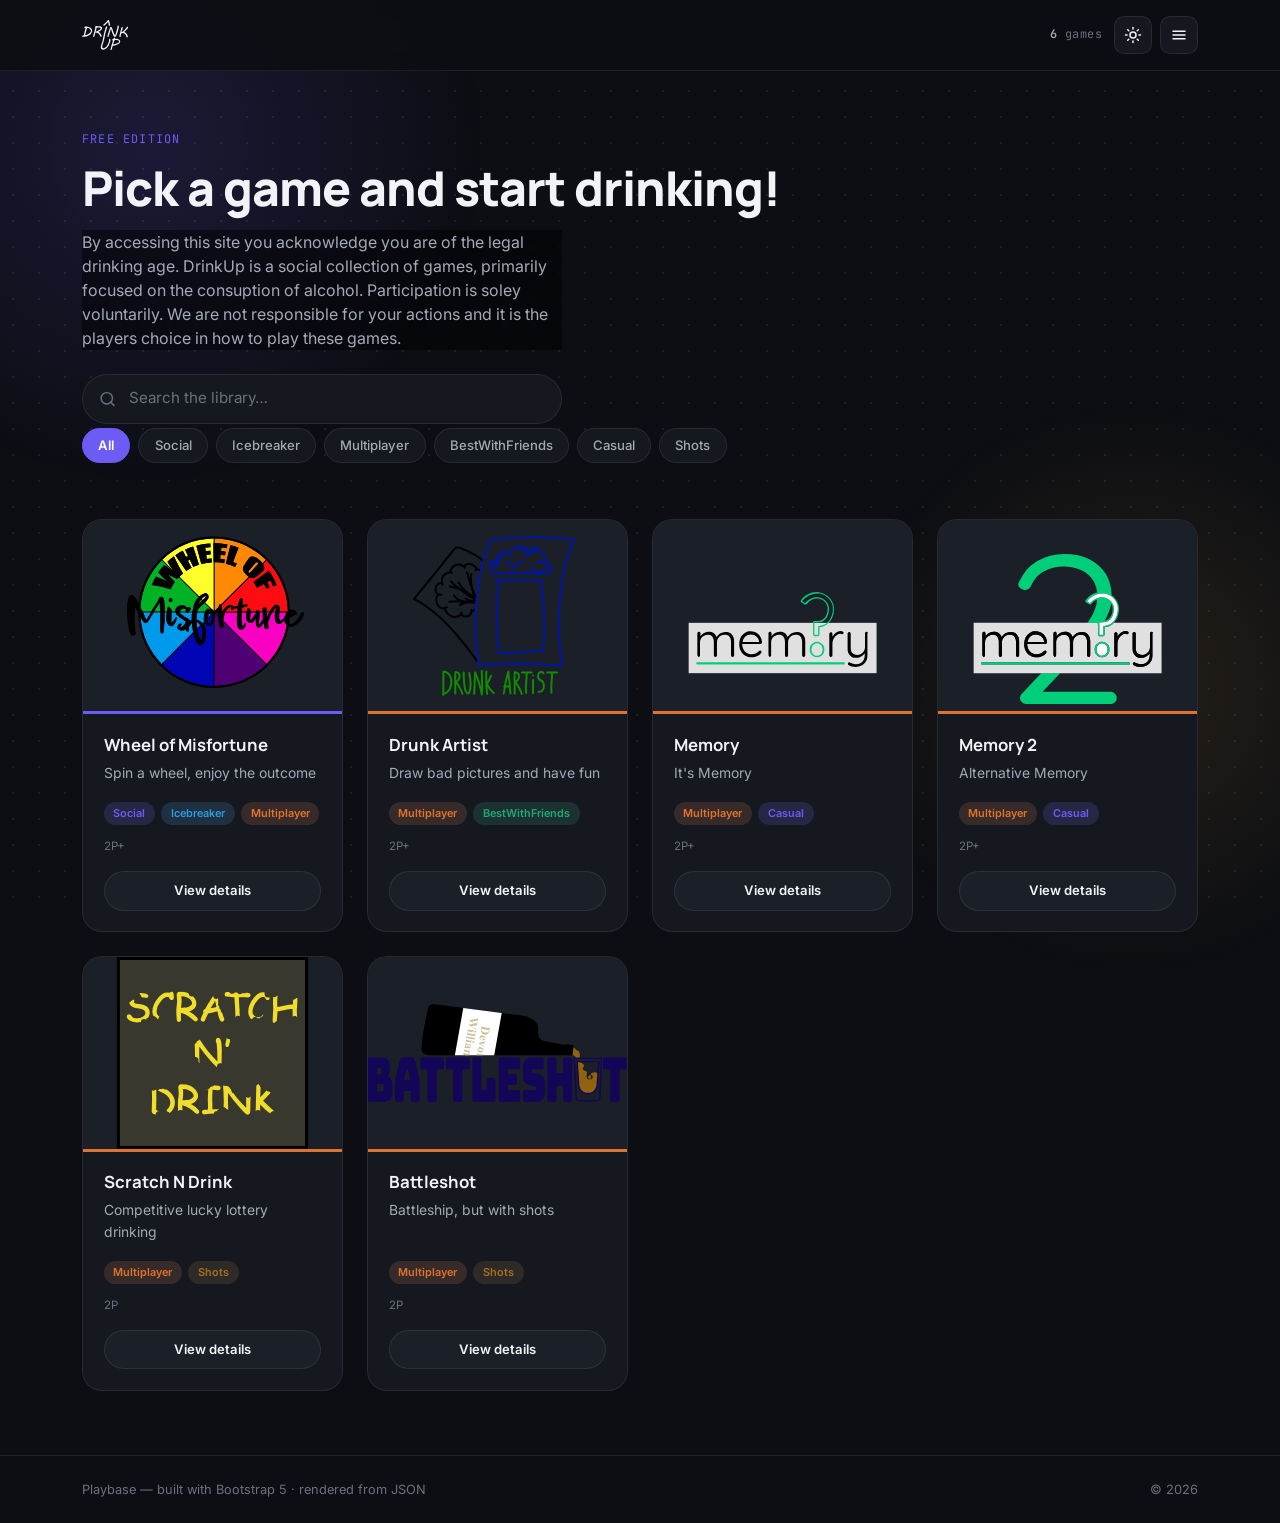
==== index.html @ 103e1df8 "Initial Commit Initial version 1" ====
<!DOCTYPE html>
<html lang="en" data-theme="dark">
<head>
<meta charset="UTF-8">
<meta name="viewport" content="width=device-width, initial-scale=1, viewport-fit=cover">
<title>DrinkUp!</title>

<!-- Bootstrap 5 via jsDelivr -->
<link href="https://cdn.jsdelivr.net/npm/bootstrap@5.3.3/dist/css/bootstrap.min.css" rel="stylesheet">

<!-- Fonts -->
<link rel="preconnect" href="https://fonts.googleapis.com">
<link href="https://fonts.googleapis.com/css2?family=Manrope:wght@500;700;800&family=Inter:wght@400;500;600;700&family=JetBrains+Mono:wght@400;600&family=Cinzel:wght@600;700&family=MedievalSharp&family=Special+Elite&family=Bebas+Neue&family=Oswald:wght@500;600&family=Quicksand:wght@600;700&display=swap" rel="stylesheet">

<!-- Theme variables (base + specialty color themes) -->
<link href="themes/base.css" rel="stylesheet">
<link href="themes/luxury-bar/luxury-bar.css" rel="stylesheet">
<link href="themes/fantasy-tavern/fantasy-tavern.css" rel="stylesheet">
<link href="themes/dive-bar/dive-bar.css" rel="stylesheet">
<link href="themes/liquor-store/liquor-store.css" rel="stylesheet">
<link href="themes/brewery/brewery.css" rel="stylesheet">
<link href="themes/micro-brewery/micro-brewery.css" rel="stylesheet">

<!-- Layout & component styles -->
<link href="styles/main.css" rel="stylesheet">

</head>
<body>

<div class="ambient-layer" id="ambientLayer" aria-hidden="true"></div>

<!-- ============ TOP BAR (injected by scripts/topbar.js) ============ -->
<div id="topbar-root"></div>

<!-- ============ HERO ============ -->
<section class="hero">
  <div class="container">
    <div class="hero-eyebrow font-mono">Free Edition</div>
    <h1 class="hero-title">Pick a game and start drinking!</h1>
    <p class="hero-sub">By accessing this site you acknowledge you are of the legal drinking age. DrinkUp is a social collection of games, primarily focused on the consuption of alcohol. Participation is soley voluntarily. We are not responsible for your actions and it is the players choice in how to play these games.</p>

    <div class="search-wrap mt-4">
      <svg viewBox="0 0 24 24" fill="none" stroke="currentColor" stroke-width="2" stroke-linecap="round" stroke-linejoin="round"><circle cx="11" cy="11" r="8"></circle><line x1="21" y1="21" x2="16.65" y2="16.65"></line></svg>
      <input type="text" id="searchInput" placeholder="Search the library…" autocomplete="off">
    </div>

    <div class="chip-row d-flex flex-wrap gap-2 mt-1" id="chipRow"></div>
  </div>
</section>

<!-- ============ GRID ============ -->
<section class="grid-section">
  <div class="container">
    <div class="row g-4" id="gameGrid"></div>

    <div class="empty-state" id="emptyState">
      <div class="glyph">🎮</div>
      <div>No matches — try a different search or category</div>
    </div>
  </div>
</section>

<!-- ============ DISABLED GAMES (shown via navbar toggle) ============ -->
<section class="grid-section disabled-section" id="disabledSection" hidden>
  <div class="container">
    <div class="disabled-section-heading font-mono">Unavailable games</div>
    <div class="row g-4" id="disabledGameGrid"></div>
  </div>
</section>

<footer>
  <div class="container d-flex flex-column flex-sm-row justify-content-between gap-2">
    <span>Playbase — built with Bootstrap 5 · rendered from JSON</span>
    <span>© 2026</span>
  </div>
</footer>

<!-- ============ GAME DETAIL MODAL (carousel) ============ -->
<div class="modal fade" id="gameModal" tabindex="-1" aria-hidden="true" aria-labelledby="gameModalLabel">
  <div class="modal-dialog modal-dialog-centered modal-lg">
    <div class="modal-content">
      <div class="modal-header border-0">
        <span id="gameModalLabel" class="visually-hidden">Game details</span>
        <button type="button" class="btn-close ms-auto" data-bs-dismiss="modal" aria-label="Close"></button>
      </div>
      <div class="modal-body p-0">
        <div id="gameCarousel" class="carousel slide" data-bs-touch="true">
          <div class="carousel-inner" id="gameCarouselInner"></div>
          <button class="carousel-control-prev" type="button" data-bs-target="#gameCarousel" data-bs-slide="prev">
            <span class="carousel-control-prev-icon" aria-hidden="true"></span>
            <span class="visually-hidden">Previous game</span>
          </button>
          <button class="carousel-control-next" type="button" data-bs-target="#gameCarousel" data-bs-slide="next">
            <span class="carousel-control-next-icon" aria-hidden="true"></span>
            <span class="visually-hidden">Next game</span>
          </button>
        </div>
      </div>
    </div>
  </div>
</div>

<!-- Bootstrap JS via jsDelivr -->
<script src="https://cdn.jsdelivr.net/npm/bootstrap@5.3.3/dist/js/bootstrap.bundle.min.js"></script>

<!-- Game data, then utilities, then behavior, then init -->
<script defer src="GameData/games.js"></script>
<script defer src="scripts/utils.js"></script>
<script defer src="scripts/topbar.js"></script>
<script defer src="scripts/theme.js"></script>
<script defer src="scripts/render.js"></script>
<script defer src="scripts/app.js"></script>

</body>
</html>
---- themes/base.css ----
:root{
  --radius-lg: 20px;
  --radius-md: 14px;
  --radius-sm: 10px;
  --font-display: 'Manrope', sans-serif;
}

/* ---------- Dark theme (default) ---------- */
:root, :root[data-theme="dark"]{
  --bg: #0c0e13;
  --surface: #15181f;
  --surface-2: #1b1f28;
  --surface-hover: #20242f;
  --border: rgba(255,255,255,0.08);
  --border-strong: rgba(255,255,255,0.14);
  --text: #f2f3f6;
  --text-soft: #a4a9b8;
  --text-dim: #6b7080;
  --shadow-color: rgba(0,0,0,0.45);
  --shadow-elevated: 0 20px 45px -20px rgba(0,0,0,0.55);
  --overlay-tint: rgba(255,255,255,0.02);
  --filter-bright: brightness(0.65);
}

/* ---------- Light theme ---------- */
:root[data-theme="light"]{
  --bg: #f6f7f9;
  --surface: #ffffff;
  --surface-2: #f1f2f6;
  --surface-hover: #eceef3;
  --border: rgba(15,17,23,0.09);
  --border-strong: rgba(15,17,23,0.15);
  --text: #14161c;
  --text-soft: #565c6c;
  --text-dim: #8b90a0;
  --shadow-color: rgba(30,34,48,0.10);
  --shadow-elevated: 0 24px 48px -24px rgba(30,34,48,0.22);
  --overlay-tint: rgba(15,17,23,0.015);
  --filter-bright: brightness(1);
}

/* ---------- Shared accent palette (theme-independent) ---------- */
:root{
  --accent: #6d5bf5;
  --amber: #d9911f;
  --success: #1fa971;
}
:root[data-theme="dark"]{ --amber: #e5a53a; }

*{ scrollbar-color: var(--accent) var(--bg); }
---- themes/luxury-bar/luxury-bar.css ----
:root[data-color-theme="luxury-bar"]{
  --bg: #0e0d0c;
  --surface: #171513;
  --surface-2: #1f1c19;
  --surface-hover: #272320;
  --border: rgba(201,162,74,0.16);
  --border-strong: rgba(201,162,74,0.28);
  --text: #f5efe2;
  --text-soft: #cabfa6;
  --text-dim: #8c8171;
  --shadow-elevated: 0 24px 48px -22px rgba(0,0,0,0.6);
  --accent: #c9a24a;
  --amber: #c9a24a;
  --font-display: 'Cinzel', serif;
}
---- themes/fantasy-tavern/fantasy-tavern.css ----
:root[data-color-theme="fantasy-tavern"]{
  --bg: #1c130c;
  --surface: #241a10;
  --surface-2: #2c2013;
  --surface-hover: #362819;
  --border: rgba(214,158,89,0.2);
  --border-strong: rgba(214,158,89,0.32);
  --text: #f2e2c4;
  --text-soft: #d3b788;
  --text-dim: #a08a63;
  --shadow-elevated: 0 24px 48px -22px rgba(20,10,0,0.6);
  --accent: #c97a2f;
  --amber: #e0a53e;
  --font-display: 'MedievalSharp', cursive;
}
---- themes/dive-bar/dive-bar.css ----
:root[data-color-theme="dive-bar"]{
  --bg: #0b0b0d;
  --surface: #17161a;
  --surface-2: #1f1d22;
  --surface-hover: #28252b;
  --border: rgba(255,255,255,0.1);
  --border-strong: rgba(255,255,255,0.2);
  --text: #ece9ea;
  --text-soft: #aba5a9;
  --text-dim: #746f73;
  --shadow-elevated: 0 24px 48px -22px rgba(0,0,0,0.65);
  --accent: #d63b4a;
  --amber: #dba13a;
  --font-display: 'Special Elite', monospace;
}
---- themes/liquor-store/liquor-store.css ----
:root[data-color-theme="liquor-store"]{
  --bg: #faf6ee;
  --surface: #ffffff;
  --surface-2: #f2eadb;
  --surface-hover: #e9dfca;
  --border: rgba(30,15,5,0.1);
  --border-strong: rgba(30,15,5,0.2);
  --text: #201408;
  --text-soft: #56412c;
  --text-dim: #8b7355;
  --shadow-elevated: 0 24px 48px -24px rgba(40,20,5,0.22);
  --accent: #c81e2c;
  --amber: #cf9a34;
  --font-display: 'Bebas Neue', sans-serif;
}
---- themes/brewery/brewery.css ----
:root[data-color-theme="brewery"]{
  --bg: #12100c;
  --surface: #1a1712;
  --surface-2: #221d16;
  --surface-hover: #2b241a;
  --border: rgba(196,130,58,0.18);
  --border-strong: rgba(196,130,58,0.3);
  --text: #f1ece1;
  --text-soft: #c9b89b;
  --text-dim: #93805f;
  --shadow-elevated: 0 24px 48px -22px rgba(0,0,0,0.6);
  --accent: #c4823a;
  --amber: #d99a4e;
  --font-display: 'Oswald', sans-serif;
}
---- themes/micro-brewery/micro-brewery.css ----
:root[data-color-theme="micro-brewery"]{
  --bg: #f6f3e9;
  --surface: #fffdf6;
  --surface-2: #eee7d5;
  --surface-hover: #e4dac1;
  --border: rgba(55,50,20,0.12);
  --border-strong: rgba(55,50,20,0.2);
  --text: #282614;
  --text-soft: #57523a;
  --text-dim: #877f63;
  --shadow-elevated: 0 24px 48px -24px rgba(50,45,15,0.2);
  --accent: #5c7a3f;
  --amber: #c98f3a;
  --font-display: 'Quicksand', sans-serif;
}
---- styles/main.css ----
body{
  background: var(--bg);
  color: var(--text);
  font-family: 'Inter', sans-serif;
  min-height: 100vh;
  transition: background-color .25s ease, color .25s ease;
  position: relative;
}

/* Soft drifting glow, low behind everything */
body::before{
  content:"";
  position: fixed;
  inset: -10%;
  z-index: -2;
  pointer-events: none;
  background:
    radial-gradient(560px 560px at 18% 22%, color-mix(in srgb, var(--accent) 16%, transparent), transparent 60%),
    radial-gradient(480px 480px at 82% 72%, color-mix(in srgb, var(--amber) 12%, transparent), transparent 60%);
  animation: bgDrift 32s ease-in-out infinite alternate;
}

/* Subtle scrolling dot-grid texture */
body::after{
  content:"";
  position: fixed;
  inset: 0;
  z-index: -2;
  pointer-events: none;
  background-image: radial-gradient(circle, var(--border-strong) 1px, transparent 1px);
  background-size: 26px 26px;
  opacity: 0.55;
  animation: gridPan 55s linear infinite;
}

@keyframes bgDrift{
  0%{ transform: translate(0,0) scale(1); }
  50%{ transform: translate(-2.5%, 3%) scale(1.05); }
  100%{ transform: translate(3%, -2.5%) scale(1.02); }
}
@keyframes gridPan{
  from{ background-position: 0 0; }
  to{ background-position: 260px 130px; }
}

/* Floating ambient icons - theme-aware (beer mugs, sparkles, embers, etc.) */
.ambient-layer{
  position: fixed;
  inset: 0;
  z-index: -1;
  overflow: hidden;
  pointer-events: none;
}
.ambient-icon{
  position: absolute;
  top: var(--icon-top, 50%);
  left: 0;
  font-size: var(--icon-size, 2rem);
  line-height: 1;
  opacity: 0;
  animation: floatAcross var(--icon-duration, 26s) linear infinite;
  animation-delay: var(--icon-delay, 0s);
  will-change: transform, opacity;
  width: var(--icon-size, 200px);
  height: var(--icon-size, 200px);
}
:root[data-color-theme="default"] .ambient-icon{
  color: var(--accent);
  filter: blur(1px);
}
:root:not([data-color-theme="default"]) .ambient-icon{
  filter: drop-shadow(0 4px 10px rgba(0,0,0,0.25));
}
@keyframes floatAcross{
  0%{ transform: translate(-10vw, 0) rotate(-4deg); opacity: 0; }
  8%{ opacity: var(--icon-opacity, 0.3); }
  50%{ transform: translate(55vw, -22px) rotate(3deg); }
  92%{ opacity: var(--icon-opacity, 0.3); }
  100%{ transform: translate(115vw, 10px) rotate(-3deg); opacity: 0; }
}

/* Gentle pulse on the brand mark for a touch of life */
@keyframes gentlePulse{
  0%, 100%{ box-shadow: 0 0 0 0 color-mix(in srgb, var(--accent) 40%, transparent); }
  50%{ box-shadow: 0 0 0 7px color-mix(in srgb, var(--accent) 0%, transparent); }
}

.font-display{ font-family: 'Manrope', sans-serif; }
.font-mono{ font-family: 'JetBrains Mono', monospace; }

@media (prefers-reduced-motion: reduce){
  *{ transition: none !important; animation: none !important; }
}
.reduce-motion, .reduce-motion *{
  transition: none !important;
  animation: none !important;
}

/* ---------- Top bar ---------- */
.topbar{
  border-bottom: 1px solid var(--border);
  background: color-mix(in srgb, var(--bg) 88%, transparent);
  backdrop-filter: blur(10px);
  position: sticky; top:0; z-index: 40;
}
.brand{
  font-family: var(--font-display), sans-serif;
  font-weight: 800;
  font-size: 1.05rem;
  letter-spacing: -0.3px;
  color: var(--text);
  display:flex; align-items:center;
}
.brand .mark{
  display:inline-flex; align-items:center; justify-content:center;
  width: 30px; height: 30px;
  border-radius: 9px;
  background: var(--accent);
  color: #fff;
  font-size: 0.95rem;
  margin-right: 10px;
  animation: gentlePulse 3s ease-in-out infinite;
}
.brand-logo-link{
  display: flex;
  align-items: center;
  line-height: 0;
}
.brand-logo{
  height: 30px;
  width: auto;
  display: block;
}
.brand-game-name:not(:empty){
  margin-left: 0.6rem;
  padding-left: 0.6rem;
  border-left: 1px solid var(--border);
  color: var(--text-dim);
  font-weight: 600;
}
.ticker{
  color: var(--text-dim);
  font-size: 0.74rem;
  letter-spacing: 0.4px;
}
.ticker strong{ color: var(--text-soft); font-weight: 600; }

.icon-btn{
  background: var(--surface);
  border: 1px solid var(--border);
  color: var(--text);
  width: 38px; height: 38px;
  border-radius: var(--radius-sm);
  display:flex; align-items:center; justify-content:center;
  transition: border-color .15s, background-color .15s;
}
.icon-btn:hover, .icon-btn:focus{
  border-color: var(--border-strong);
  background: var(--surface-hover);
  color: var(--text);
}
.icon-btn svg{ width: 18px; height: 18px; }
.icon-btn.menu-btn::after{ display:none !important; }
.icon-btn:disabled, .form-check-input:disabled{
  opacity: 0.35;
  cursor: not-allowed;
  pointer-events: none;
}

#themeToggle .icon-sun,
#themeToggle .icon-moon{ display:none; }
:root[data-theme="dark"] #themeToggle .icon-sun{ display:block; }
:root[data-theme="light"] #themeToggle .icon-moon{ display:block; }

.nav-dropdown-menu{
  background: var(--surface);
  border: 1px solid var(--border);
  border-radius: var(--radius-md);
  padding: 0.5rem;
  width: 268px;
  box-shadow: var(--shadow-elevated);
  margin-top: 0.6rem !important;
}
.nav-dropdown-menu .dropdown-header{
  color: var(--text-dim);
  font-family: 'JetBrains Mono', monospace;
  font-size: 0.66rem;
  letter-spacing: 0.8px;
  text-transform: uppercase;
  padding: 0.5rem 0.6rem 0.3rem;
}
.nav-dropdown-menu .dropdown-item{
  color: var(--text-soft);
  border-radius: 8px;
  padding: 0.55rem 0.6rem;
  font-size: 0.9rem;
}
.nav-dropdown-menu .dropdown-item:hover,
.nav-dropdown-menu .dropdown-item:focus{
  background: var(--surface-2);
  color: var(--text);
}
.nav-dropdown-menu .dropdown-divider{ border-color: var(--border); margin: 0.4rem 0; }
.nav-dropdown-menu .dropdown-item-text{ padding: 0.4rem 0.6rem; }

.settings-row{
  display:flex; align-items:center; justify-content:space-between;
  color: var(--text-soft);
  font-size: 0.86rem;
}
.settings-row-column{
  display:flex; flex-direction:column; align-items:stretch; gap: 0.4rem;
}
.theme-select{
  background: var(--surface-2);
  border: 1px solid var(--border);
  color: var(--text);
  border-radius: var(--radius-sm);
  padding: 0.45rem 0.6rem;
  font-size: 0.84rem;
  font-family: 'Inter', sans-serif;
  width: 100%;
  cursor: pointer;
}
.theme-select:focus{
  outline: none;
  border-color: var(--accent);
  box-shadow: 0 0 0 3px color-mix(in srgb, var(--accent) 18%, transparent);
}
.form-switch .form-check-input{
  background-color: var(--surface-2);
  border-color: var(--border-strong);
  width: 2.4em; height: 1.3em;
  cursor: pointer;
}
.form-switch .form-check-input:checked{
  background-color: var(--accent);
  border-color: var(--accent);
}
.form-switch .form-check-input:focus{
  box-shadow: 0 0 0 3px color-mix(in srgb, var(--accent) 20%, transparent);
  border-color: var(--accent);
}

/* mini icon carousel in dropdown */
.nav-icon-carousel{ padding: 0.3rem 1.6rem; }
.nav-icon-row{
  display:flex;
  gap: 0.5rem;
  justify-content: center;
  padding: 0.2rem 0;
}
.nav-icon-btn{
  width: 42px; height: 42px;
  border-radius: var(--radius-sm);
  background: var(--surface-2);
  border: 1px solid color-mix(in srgb, var(--accent-cat, var(--accent)) 32%, var(--border));
  overflow: hidden;
  padding: 0;
  transition: transform .15s ease, border-color .15s ease;
}
.nav-icon-btn img{
  width: 100%; height: 100%;
  /*object-fit: cover;*/
  display: block;
}
.nav-icon-btn:hover{
  transform: translateY(-2px);
  border-color: var(--accent-cat, var(--accent));
}
.nav-icon-carousel .carousel-control-prev,
.nav-icon-carousel .carousel-control-next{ width: 1.6rem; opacity: 0.8; }
.nav-car-arrow{ font-size: 1.3rem; color: var(--text-soft); }
.nav-icon-carousel .carousel-control-prev:hover .nav-car-arrow,
.nav-icon-carousel .carousel-control-next:hover .nav-car-arrow{ color: var(--accent); }

/* ---------- Hero ---------- */
.hero{ padding: 3.75rem 0 2.25rem; }
.hero-eyebrow{
  font-family: 'JetBrains Mono', monospace;
  font-size: 0.74rem;
  letter-spacing: 1.2px;
  text-transform: uppercase;
  color: var(--accent);
  margin-bottom: 0.7rem;
}
.hero-title{
  font-family: var(--font-display), sans-serif;
  font-weight: 800;
  font-size: clamp(1.9rem, 4.6vw, 3rem);
  line-height: 1.15;
  letter-spacing: -1px;
  margin: 0;
  color: var(--text);
}
.hero-sub{
  color: var(--text-soft);
  max-width: 48ch;
  margin-top: 0.9rem;
  font-size: 1rem;
  background-color: var(--shadow-color);
  backdrop-filter: blur(3px);
}

/* ---------- Search ---------- */
.search-wrap{ position: relative; max-width: 480px; }
.search-wrap input{
  background: var(--surface);
  border: 1px solid var(--border);
  border-radius: 999px;
  color: var(--text);
  padding: 0.8rem 1.25rem 0.8rem 2.9rem;
  font-family: 'Inter', sans-serif;
  font-size: 0.95rem;
  width: 100%;
  transition: border-color .2s, box-shadow .2s;
}
.search-wrap input::placeholder{ color: var(--text-dim); }
.search-wrap input:focus{
  outline: none;
  border-color: var(--accent);
  box-shadow: 0 0 0 3px color-mix(in srgb, var(--accent) 16%, transparent);
}
.search-wrap svg{
  position:absolute; left: 1.05rem; top:50%; transform: translateY(-50%);
  color: var(--text-dim); width:17px; height:17px;
}

/* ---------- Category chips ---------- */
.chip-row{ margin-top: 1.15rem; }
.chip{
  font-family: 'Inter', sans-serif;
  font-size: 0.82rem;
  font-weight: 500;
  padding: 0.42rem 0.95rem;
  border-radius: 999px;
  border: 1px solid var(--border);
  background: var(--surface);
  color: var(--text-soft);
  cursor: pointer;
  transition: all .15s ease;
  user-select: none;
}
.chip:hover{ border-color: var(--border-strong); color: var(--text); }
.chip.active{
  background: var(--accent-cat, var(--accent));
  border-color: var(--accent-cat, var(--accent));
  color: #fff;
  font-weight: 600;
}

/* ---------- Game grid / cards ---------- */
.grid-section{ padding: 1.25rem 0 4rem; }

.game-card{
  position: relative;
  background: var(--surface);
  border: 1px solid var(--border);
  border-radius: var(--radius-lg);
  padding: 0;
  height: 100%;
  display: flex;
  flex-direction: column;
  transition: transform .18s ease, box-shadow .18s ease, border-color .18s ease;
  cursor: pointer;
  overflow: hidden;
}
.game-card:focus-visible{ outline: 2px solid var(--accent); outline-offset: 3px; }
.game-card:hover, .game-card:focus-visible{
  transform: translateY(-4px);
  border-color: var(--border-strong);
  box-shadow: var(--shadow-elevated);
}

/* The cover image is the card's main focal point */
.card-image-wrap{
  position: relative;
  width: 100%;
  aspect-ratio: 4 / 3;
  overflow: hidden;
  background: var(--surface-2);
  border-bottom: 3px solid var(--accent-cat, var(--accent));
}
.card-image{
  width: 100%;
  height: 100%;
  /*object-fit: cover;*/
  display: block;
  transition: transform .35s ease;
}
.game-card:hover .card-image{ transform: scale(1.05); }

.card-body{
  padding: 1.1rem 1.3rem 1.3rem;
  display: flex;
  flex-direction: column;
  flex-grow: 1;
}

.card-title{
  font-family: var(--font-display), sans-serif;
  font-size: 1.05rem;
  font-weight: 700;
  margin-bottom: 0.35rem;
  color: var(--text);
}
.card-desc{
  color: var(--text-soft);
  font-size: 0.87rem;
  line-height: 1.55;
  flex-grow: 1;
  margin-bottom: 1.1rem;
}

.card-tags{
  display:flex; flex-wrap: wrap; gap: 0.4rem;
  margin-bottom: 0.8rem;
}
.tag-pill{
  font-size: 0.68rem;
  font-weight: 600;
  padding: 0.22rem 0.6rem;
  border-radius: 999px;
  color: var(--accent-cat, var(--accent));
  background: color-mix(in srgb, var(--accent-cat, var(--accent)) 14%, var(--surface-2));
}

.card-meta{
  display:flex; align-items:center; justify-content: flex-start;
  font-size: 0.72rem;
  color: var(--text-dim);
  margin-bottom: 1rem;
}

.card-cta{
  display:flex; align-items:center; justify-content:center; gap:0.4rem;
  background: var(--surface-2);
  border: 1px solid var(--border);
  color: var(--text);
  border-radius: 999px;
  padding: 0.55rem 1rem;
  font-size: 0.82rem;
  font-weight: 600;
  transition: background .2s, color .2s, border-color .2s;
}
.game-card:hover .card-cta, .game-card:focus-visible .card-cta{
  background: var(--accent-cat, var(--accent));
  border-color: var(--accent-cat, var(--accent));
  color: #fff;
}

.featured-badge{
  position:absolute; top: 0.8rem; right: 0.8rem;
  z-index: 2;
  background: color-mix(in srgb, var(--amber) 88%, transparent);
  color: #1a1200;
  font-size: 0.66rem;
  font-weight: 700;
  letter-spacing: 0.3px;
  padding: 0.28rem 0.6rem;
  border-radius: 999px;
  text-transform: uppercase;
  box-shadow: 0 6px 16px -4px rgba(0,0,0,0.35);
}

/* ---------- Disabled games section ---------- */
.disabled-section-heading{
  font-size: 0.74rem;
  letter-spacing: 1.2px;
  text-transform: uppercase;
  color: var(--text-dim);
  margin-bottom: 1.1rem;
}
.game-card.is-disabled{
  opacity: 0.55;
  filter: grayscale(0.6);
}
.game-card.is-disabled:hover, .game-card.is-disabled:focus-visible{
  transform: none;
  box-shadow: none;
}
.disabled-badge{
  position:absolute; top: 0.8rem; right: 0.8rem;
  z-index: 2;
  background: color-mix(in srgb, var(--text-dim) 80%, transparent);
  color: var(--bg);
  font-size: 0.66rem;
  font-weight: 700;
  letter-spacing: 0.3px;
  padding: 0.28rem 0.6rem;
  border-radius: 999px;
  text-transform: uppercase;
  box-shadow: 0 6px 16px -4px rgba(0,0,0,0.35);
}

/* ---------- Empty state ---------- */
.empty-state{ text-align:center; padding: 4rem 1rem; color: var(--text-dim); display:none; }
.empty-state .glyph{ font-size: 2.2rem; margin-bottom: 1rem; opacity: 0.6; }

/* ---------- Game detail modal / carousel ---------- */
.modal-content{
  background: var(--surface);
  border: 1px solid var(--border);
  border-radius: var(--radius-lg);
  overflow: hidden;
}
#gameModal .modal-header{ padding: 0.9rem 1rem 0; }
:root[data-theme="dark"] #gameModal .btn-close{
  filter: invert(1) grayscale(1) brightness(2);
  opacity: 0.75;
}
#gameModal .btn-close:hover{ opacity: 1; }

#gameCarousel .carousel-item{ padding: 0.5rem 3.2rem 2.4rem; min-height: 420px; }
.modal-game-detail{ position: relative; text-align: center; max-width: 460px; margin: 0 auto; padding-top: 0.25rem; }
.modal-game-detail .featured-badge{ position: absolute; top: 0.6rem; right: calc(50% - 190px); }
.modal-game-image-wrap{
  width: 100%;
  max-width: 380px;
  aspect-ratio: 16 / 10;
  margin: 0 auto 1.2rem;
  border-radius: var(--radius-md);
  overflow: hidden;
  border-bottom: 4px solid var(--accent-cat, var(--accent));
  box-shadow: var(--shadow-elevated);
}
.modal-game-image{ width: 100%; height: 100%; /*object-fit: cover;*/ display: block; }
.modal-game-title{ font-family: var(--font-display), sans-serif; font-size: 1.45rem; font-weight: 700; margin-bottom: 0.6rem; }
.modal-game-tags{
  display:flex; flex-wrap: wrap; gap: 0.4rem;
  justify-content: center;
  margin-bottom: 0.7rem;
}
.modal-game-meta{
  display:flex; align-items:center; justify-content:center; gap: 0.9rem;
  font-size: 0.76rem; color: var(--text-dim); margin-bottom: 1.1rem;
}
.modal-game-desc{ color: var(--text-soft); font-size: 0.98rem; line-height: 1.65; margin-bottom: 1.6rem; overflow-y: auto; height:20vh;}
.modal-game-actions{ margin-bottom: 1rem; }
.btn-play-full{
  display:inline-flex; align-items:center; justify-content:center; gap:0.6rem;
  background: var(--accent-cat, var(--accent));
  color: #fff;
  border-radius: 999px;
  padding: 0.75rem 1.8rem;
  font-weight: 700;
  font-size: 0.9rem;
  text-decoration: none;
  box-shadow: 0 12px 28px -10px color-mix(in srgb, var(--accent-cat, var(--accent)) 60%, transparent);
  transition: transform .15s ease;
}
.btn-play-full:hover{ transform: translateY(-2px); color: #fff; }
.modal-game-progress{ color: var(--text-dim); font-size: 0.72rem; letter-spacing: 0.5px; }

#gameCarousel .carousel-control-prev,
#gameCarousel .carousel-control-next{ width: 3rem; opacity: 0.9; }
#gameCarousel .carousel-control-prev-icon,
#gameCarousel .carousel-control-next-icon{
  background-color: var(--surface-2);
  border: 1px solid var(--border);
  border-radius: 50%;
  padding: 1.1rem;
  background-size: 50%, 50%;
}
:root[data-theme="light"] #gameCarousel .carousel-control-prev-icon,
:root[data-theme="light"] #gameCarousel .carousel-control-next-icon{ filter: invert(1); }

/* ---------- Footer ---------- */
footer{
  border-top: 1px solid var(--border);
  padding: 1.5rem 0;
  color: var(--text-dim);
  font-size: 0.8rem;
}

@media (max-width: 575.98px){
  .hero{ padding: 2.25rem 0 1.5rem; }
  .chip-row{ display:flex; flex-wrap:nowrap; overflow-x:auto; gap:0.5rem; padding-bottom:0.35rem; }
  .chip-row::-webkit-scrollbar{ height:4px; }
  #gameCarousel .carousel-item{ padding: 0.5rem 2.4rem 2rem; min-height: 460px; }
  .modal-game-detail .featured-badge{ right: 0.4rem; }
  .nav-dropdown-menu{ width: 240px; }
}
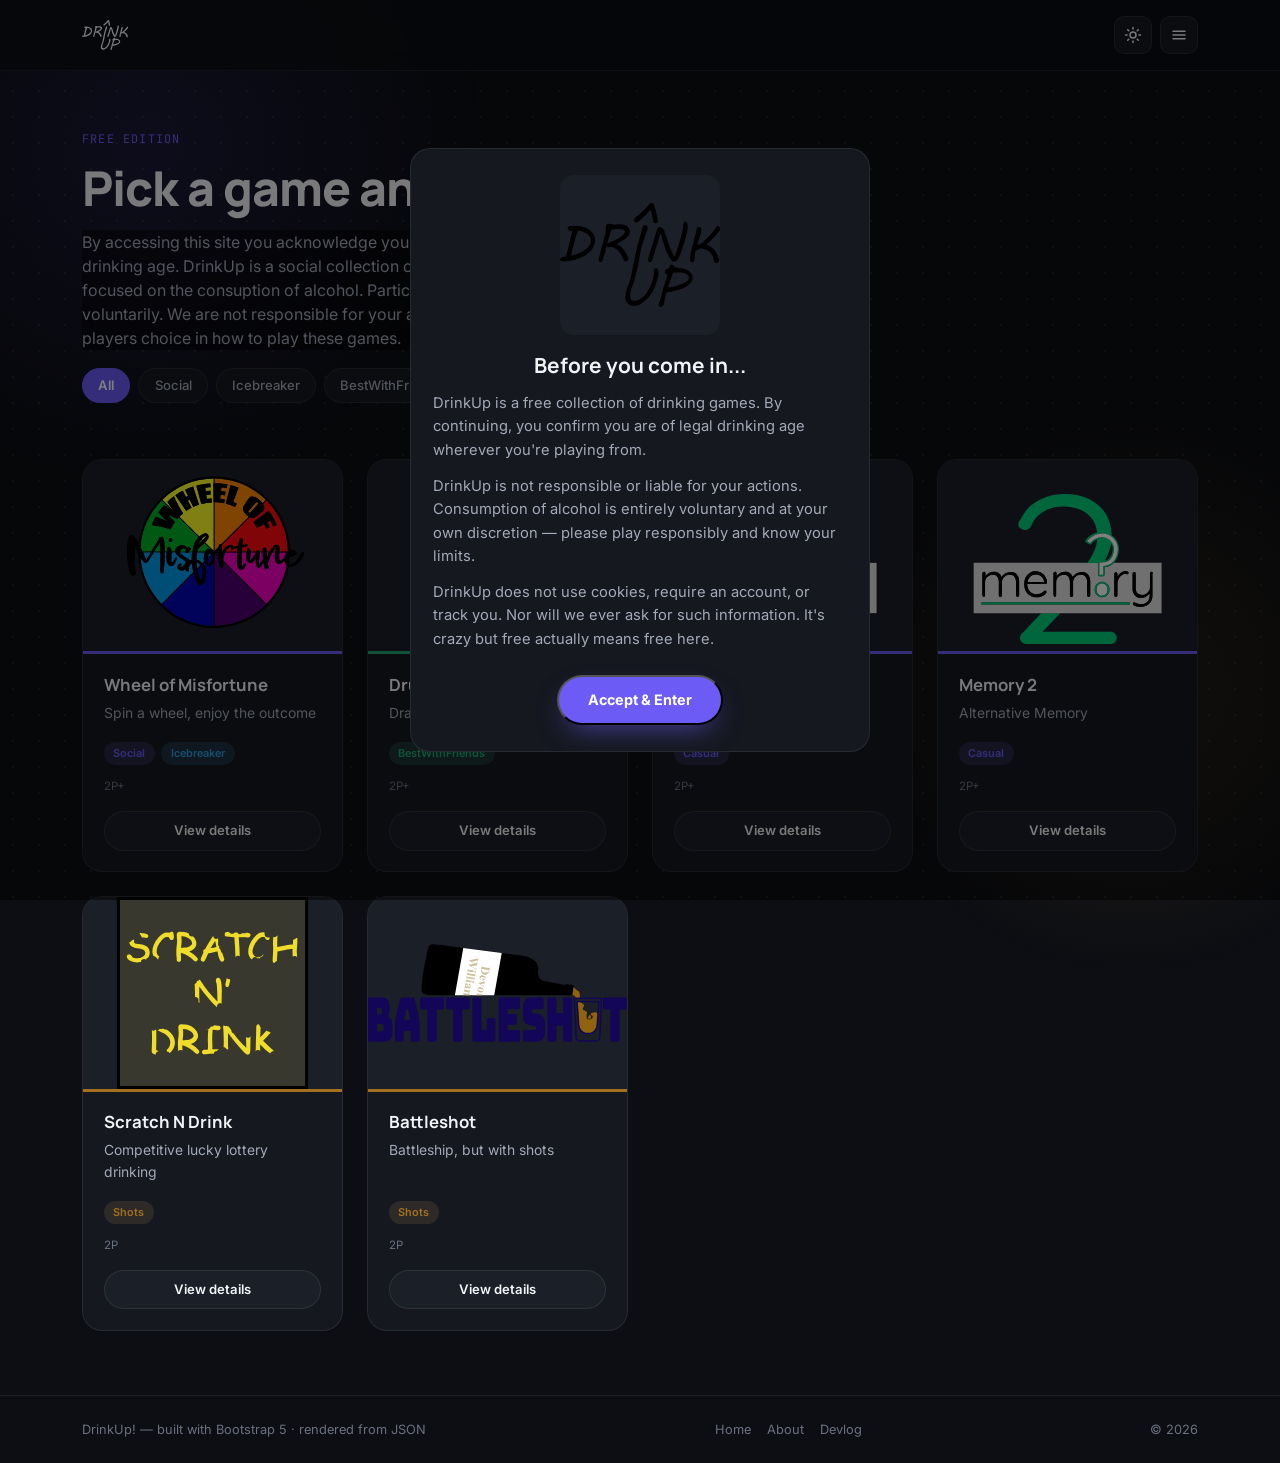
==== commit 3f487169: "Seasonal Theme Update+ Additional seasonal themes added. Optional to opt in or defaulted by system d" ====
--- a/index.html
+++ b/index.html
@@ -21,6 +21,13 @@
 <link href="themes/brewery/brewery.css" rel="stylesheet">
 <link href="themes/micro-brewery/micro-brewery.css" rel="stylesheet">
 
+<!-- Holiday themes (placeholders — see scripts/theme.js for seasonal auto-default) -->
+<link href="themes/halloween/halloween.css" rel="stylesheet">
+<link href="themes/christmas/christmas.css" rel="stylesheet">
+<link href="themes/st-paddy/st-paddy.css" rel="stylesheet">
+<link href="themes/independence-day/independence-day.css" rel="stylesheet">
+<link href="themes/new-year/new-year.css" rel="stylesheet">
+
 <!-- Layout & component styles -->
 <link href="styles/main.css" rel="stylesheet">
 
@@ -39,12 +46,7 @@
     <h1 class="hero-title">Pick a game and start drinking!</h1>
     <p class="hero-sub">By accessing this site you acknowledge you are of the legal drinking age. DrinkUp is a social collection of games, primarily focused on the consuption of alcohol. Participation is soley voluntarily. We are not responsible for your actions and it is the players choice in how to play these games.</p>
 
-    <div class="search-wrap mt-4">
-      <svg viewBox="0 0 24 24" fill="none" stroke="currentColor" stroke-width="2" stroke-linecap="round" stroke-linejoin="round"><circle cx="11" cy="11" r="8"></circle><line x1="21" y1="21" x2="16.65" y2="16.65"></line></svg>
-      <input type="text" id="searchInput" placeholder="Search the library…" autocomplete="off">
-    </div>
-
-    <div class="chip-row d-flex flex-wrap gap-2 mt-1" id="chipRow"></div>
+    <div class="chip-row d-flex flex-wrap gap-2" id="chipRow"></div>
   </div>
 </section>
 
@@ -55,50 +57,14 @@
 
     <div class="empty-state" id="emptyState">
       <div class="glyph">🎮</div>
-      <div>No matches — try a different search or category</div>
+      <div>No matches — try a different category</div>
     </div>
   </div>
 </section>
 
-<!-- ============ DISABLED GAMES (shown via navbar toggle) ============ -->
-<section class="grid-section disabled-section" id="disabledSection" hidden>
-  <div class="container">
-    <div class="disabled-section-heading font-mono">Unavailable games</div>
-    <div class="row g-4" id="disabledGameGrid"></div>
-  </div>
-</section>
+<!-- ============ FOOTER (injected by scripts/footer.js) ============ -->
+<div id="footer-root"></div>
 
-<footer>
-  <div class="container d-flex flex-column flex-sm-row justify-content-between gap-2">
-    <span>Playbase — built with Bootstrap 5 · rendered from JSON</span>
-    <span>© 2026</span>
-  </div>
-</footer>
-
-<!-- ============ GAME DETAIL MODAL (carousel) ============ -->
-<div class="modal fade" id="gameModal" tabindex="-1" aria-hidden="true" aria-labelledby="gameModalLabel">
-  <div class="modal-dialog modal-dialog-centered modal-lg">
-    <div class="modal-content">
-      <div class="modal-header border-0">
-        <span id="gameModalLabel" class="visually-hidden">Game details</span>
-        <button type="button" class="btn-close ms-auto" data-bs-dismiss="modal" aria-label="Close"></button>
-      </div>
-      <div class="modal-body p-0">
-        <div id="gameCarousel" class="carousel slide" data-bs-touch="true">
-          <div class="carousel-inner" id="gameCarouselInner"></div>
-          <button class="carousel-control-prev" type="button" data-bs-target="#gameCarousel" data-bs-slide="prev">
-            <span class="carousel-control-prev-icon" aria-hidden="true"></span>
-            <span class="visually-hidden">Previous game</span>
-          </button>
-          <button class="carousel-control-next" type="button" data-bs-target="#gameCarousel" data-bs-slide="next">
-            <span class="carousel-control-next-icon" aria-hidden="true"></span>
-            <span class="visually-hidden">Next game</span>
-          </button>
-        </div>
-      </div>
-    </div>
-  </div>
-</div>
 
 <!-- Bootstrap JS via jsDelivr -->
 <script src="https://cdn.jsdelivr.net/npm/bootstrap@5.3.3/dist/js/bootstrap.bundle.min.js"></script>
@@ -107,9 +73,10 @@
 <script defer src="GameData/games.js"></script>
 <script defer src="scripts/utils.js"></script>
 <script defer src="scripts/topbar.js"></script>
+<script defer src="scripts/footer.js"></script>
 <script defer src="scripts/theme.js"></script>
 <script defer src="scripts/render.js"></script>
-<script defer src="scripts/app.js"></script>
+<script defer src="scripts/app.js" onload="buildChips(); renderGrid();"></script>
 
 </body>
 </html>
--- a/themes/luxury-bar/luxury-bar.css
+++ b/themes/luxury-bar/luxury-bar.css
@@ -1,4 +1,4 @@
-:root[data-color-theme="luxury-bar"]{
+:root[data-color-theme="luxury-bar"][data-theme="dark"]{
   --bg: #0e0d0c;
   --surface: #171513;
   --surface-2: #1f1c19;
@@ -13,3 +13,19 @@
   --amber: #c9a24a;
   --font-display: 'Cinzel', serif;
 }
+
+:root[data-color-theme="luxury-bar"][data-theme="light"]{
+  --bg: #f6f3e9;
+  --surface: #fffdf6;
+  --surface-2: #eee7d5;
+  --surface-hover: #e4dac1;
+  --border: rgba(201,162,74,0.16);
+  --border-strong: rgba(201,162,74,0.28);
+  --text: #4b3300;
+  --text-soft: #684900;
+  --text-dim: #b19d80;
+  --shadow-elevated: 0 24px 48px -22px rgba(0,0,0,0.6);
+  --accent: #c9a24a;
+  --amber: #c9a24a;
+  --font-display: 'Cinzel', serif;
+}
--- a/themes/fantasy-tavern/fantasy-tavern.css
+++ b/themes/fantasy-tavern/fantasy-tavern.css
@@ -1,4 +1,21 @@
-:root[data-color-theme="fantasy-tavern"]{
+:root[data-color-theme="fantasy-tavern"][data-theme="light"]{
+  --bg: #f6f3e9;
+  --surface: #fffdf6;
+  --surface-2: #eee7d5;
+  --surface-hover: #e4dac1;
+  --border: rgba(214,158,89,0.2);
+  --border-strong: rgba(214,158,89,0.32);
+  --text: #523500;
+  --text-soft: #5a4520;
+  --text-dim: #bb9657;
+  --shadow-elevated: 0 24px 48px -22px rgba(20,10,0,0.6);
+  --accent: #c97a2f;
+  --amber: #e0a53e;
+  --font-display: 'MedievalSharp', cursive;
+}
+
+
+:root[data-color-theme="fantasy-tavern"][data-theme="dark"]{
   --bg: #1c130c;
   --surface: #241a10;
   --surface-2: #2c2013;
@@ -12,4 +29,4 @@
   --accent: #c97a2f;
   --amber: #e0a53e;
   --font-display: 'MedievalSharp', cursive;
-}
+}
--- a/themes/micro-brewery/micro-brewery.css
+++ b/themes/micro-brewery/micro-brewery.css
@@ -1,4 +1,4 @@
-:root[data-color-theme="micro-brewery"]{
+:root[data-color-theme="micro-brewery"][data-theme="light"]{
   --bg: #f6f3e9;
   --surface: #fffdf6;
   --surface-2: #eee7d5;
@@ -13,3 +13,26 @@
   --amber: #c98f3a;
   --font-display: 'Quicksand', sans-serif;
 }
+
+
+/* ---------- Dark theme (default) ---------- */
+:root[data-color-theme="micro-brewery"][data-theme="dark"]{
+  --bg: #0c0e13;
+  --surface: #15181f;
+  --surface-2: #1b1f28;
+  --surface-hover: #20242f;
+  --border: rgba(255,255,255,0.08);
+  --border-strong: rgba(255,255,255,0.14);
+  --text: #f2f3f6;
+  --text-soft: #57523a;
+  --text-dim: #877f63;
+  --shadow-color: rgba(0,0,0,0.45);
+  --shadow-elevated: 0 20px 45px -20px rgba(0,0,0,0.55);
+  --overlay-tint: rgba(255,255,255,0.02);
+  --filter-bright: brightness(0.65);
+    --accent: #5c7a3f;
+  --amber: #c98f3a;
+  --font-display: 'Quicksand', sans-serif;
+
+}
+
--- a/themes/halloween/halloween.css
+++ b/themes/halloween/halloween.css
@@ -0,0 +1,31 @@
+:root[data-color-theme="halloween"][data-theme="dark"]{
+  --bg: #0d0a12;
+  --surface: #17121f;
+  --surface-2: #1f1829;
+  --surface-hover: #281f34;
+  --border: rgba(255,140,0,0.16);
+  --border-strong: rgba(255,140,0,0.3);
+  --text: #f3ead6;
+  --text-soft: #c9a876;
+  --text-dim: #8a6f4e;
+  --shadow-elevated: 0 24px 48px -22px rgba(0,0,0,0.7);
+  --accent: #ff7518;
+  --amber: #8b3fd1;
+  --font-display: 'MedievalSharp', cursive;
+}
+
+:root[data-color-theme="halloween"][data-theme="light"]{
+  --bg: #919191;
+  --surface: #a5a0af;
+  --surface-2: #6a6670;
+  --surface-hover: #281f34;
+  --border: rgba(255,140,0,0.16);
+  --border-strong: rgba(255,140,0,0.3);
+  --text: #572700;
+  --text-soft: #643c00;
+  --text-dim: #8a6f4e;
+  --shadow-elevated: 0 24px 48px -22px rgba(0,0,0,0.7);
+  --accent: #ff7518;
+  --amber: #8b3fd1;
+  --font-display: 'MedievalSharp', cursive;
+}
--- a/themes/christmas/christmas.css
+++ b/themes/christmas/christmas.css
@@ -0,0 +1,32 @@
+:root[data-color-theme="christmas"][data-theme="dark"]{
+  --bg: #0c1410;
+  --surface: #131f19;
+  --surface-2: #1a2a21;
+  --surface-hover: #24382c;
+  --border: rgba(208,49,58,0.18);
+  --border-strong: rgba(208,49,58,0.3);
+  --text: #f3f6f2;
+  --text-soft: #cfe0d3;
+  --text-dim: #7fa088;
+  --shadow-elevated: 0 24px 48px -22px rgba(0,0,0,0.6);
+  --accent: #d0313a;
+  --amber: #d4af37;
+  --font-display: 'Cinzel', serif;
+}
+
+
+:root[data-color-theme="christmas"][data-theme="light"]{
+  --bg: #d2ffe9;
+  --surface: #a1e0a6;
+  --surface-2: #abffa3;
+  --surface-hover: #24382c;
+  --border: rgba(201, 0, 10, 0.459);
+  --border-strong: rgba(155, 0, 8, 0.527);
+  --text: #1a6102;
+  --text-soft: #013b0f;
+  --text-dim: #b63838;
+  --shadow-elevated: 0 24px 48px -22px rgba(0,0,0,0.6);
+  --accent: #ab000a;
+  --amber: #d4af37;
+  --font-display: 'Cinzel', serif;
+}
--- a/themes/st-paddy/st-paddy.css
+++ b/themes/st-paddy/st-paddy.css
@@ -0,0 +1,31 @@
+:root[data-color-theme="st-paddy"][data-theme="dark"]{
+  --bg: #0a140d;
+  --surface: #0f1f14;
+  --surface-2: #15291a;
+  --surface-hover: #1c3422;
+  --border: rgba(35,163,90,0.18);
+  --border-strong: rgba(35,163,90,0.3);
+  --text: #f1f7ee;
+  --text-soft: #bfe0c6;
+  --text-dim: #74a482;
+  --shadow-elevated: 0 24px 48px -22px rgba(0,0,0,0.6);
+  --accent: #23a35a;
+  --amber: #d4af37;
+  --font-display: 'Special Elite', monospace;
+}
+
+:root[data-color-theme="st-paddy"][data-theme="light"]{
+  --bg: #d0ffdf;
+  --surface: #639b74;
+  --surface-2: #068124;
+  --surface-hover: #1c3422;
+  --border: rgba(35,163,90,0.18);
+  --border-strong: rgba(35,163,90,0.3);
+  --text: #0b2200;
+  --text-soft: #003b0d;
+  --text-dim: #74a482;
+  --shadow-elevated: 0 24px 48px -22px rgba(0,0,0,0.6);
+  --accent: #16753f;
+  --amber: #d4af37;
+  --font-display: 'Special Elite', monospace;
+}
--- a/themes/independence-day/independence-day.css
+++ b/themes/independence-day/independence-day.css
@@ -0,0 +1,32 @@
+:root[data-color-theme="independence-day"][data-theme="dark"]{
+  --bg: #0a1020;
+  --surface: #101a30;
+  --surface-2: #16223d;
+  --surface-hover: #1e2d4d;
+  --border: rgba(255,255,255,0.14);
+  --border-strong: rgba(255,255,255,0.24);
+  --text: #f5f7fb;
+  --text-soft: #b9c4dd;
+  --text-dim: #7c88a8;
+  --shadow-elevated: 0 24px 48px -22px rgba(0,0,10,0.6);
+  --accent: #d1373f;
+  --amber: #3f6fd1;
+  --font-display: 'Bebas Neue', sans-serif;
+}
+
+
+:root[data-color-theme="independence-day"][data-theme="light"]{
+  --bg: #d8d8d8;
+  --surface: #acacac;
+  --surface-2: #5f6063;
+  --surface-hover: #707070;
+  --border: rgba(255,255,255,0.14);
+  --border-strong: rgba(255,255,255,0.24);
+  --text: #9c0000;
+  --text-soft: #0041da;
+  --text-dim: #5582ff;
+  --shadow-elevated: 0 24px 48px -22px rgba(0,0,10,0.6);
+  --accent: #94030a;
+  --amber: #3f6fd1;
+  --font-display: 'Bebas Neue', sans-serif;
+}
--- a/themes/new-year/new-year.css
+++ b/themes/new-year/new-year.css
@@ -0,0 +1,31 @@
+:root[data-color-theme="new-year"][data-theme="dark"]{
+  --bg: #0a0a0d;
+  --surface: #141318;
+  --surface-2: #1c1a22;
+  --surface-hover: #26232c;
+  --border: rgba(212,175,55,0.16);
+  --border-strong: rgba(212,175,55,0.3);
+  --text: #f7f5ee;
+  --text-soft: #d8cfa8;
+  --text-dim: #96875a;
+  --shadow-elevated: 0 24px 48px -22px rgba(0,0,0,0.65);
+  --accent: #d4af37;
+  --amber: #c0c0c8;
+  --font-display: 'Oswald', sans-serif;
+}
+
+:root[data-color-theme="new-year"][data-theme="light"]{
+  --bg: #f6e5ff;
+  --surface: #8050b4;
+  --surface-2: #69388a;
+  --surface-hover: #26232c;
+  --border: rgba(212,175,55,0.16);
+  --border-strong: rgba(212,175,55,0.3);
+  --text: #9b7900;
+  --text-soft: #ccb034;
+  --text-dim: #c7ab58;
+  --shadow-elevated: 0 24px 48px -22px rgba(0,0,0,0.65);
+  --accent: #d4af37;
+  --amber: #c0c0c8;
+  --font-display: 'Oswald', sans-serif;
+}
--- a/styles/main.css
+++ b/styles/main.css
@@ -302,30 +302,6 @@
   backdrop-filter: blur(3px);
 }
 
-/* ---------- Search ---------- */
-.search-wrap{ position: relative; max-width: 480px; }
-.search-wrap input{
-  background: var(--surface);
-  border: 1px solid var(--border);
-  border-radius: 999px;
-  color: var(--text);
-  padding: 0.8rem 1.25rem 0.8rem 2.9rem;
-  font-family: 'Inter', sans-serif;
-  font-size: 0.95rem;
-  width: 100%;
-  transition: border-color .2s, box-shadow .2s;
-}
-.search-wrap input::placeholder{ color: var(--text-dim); }
-.search-wrap input:focus{
-  outline: none;
-  border-color: var(--accent);
-  box-shadow: 0 0 0 3px color-mix(in srgb, var(--accent) 16%, transparent);
-}
-.search-wrap svg{
-  position:absolute; left: 1.05rem; top:50%; transform: translateY(-50%);
-  color: var(--text-dim); width:17px; height:17px;
-}
-
 /* ---------- Category chips ---------- */
 .chip-row{ margin-top: 1.15rem; }
 .chip{
@@ -454,36 +430,6 @@
   z-index: 2;
   background: color-mix(in srgb, var(--amber) 88%, transparent);
   color: #1a1200;
-  font-size: 0.66rem;
-  font-weight: 700;
-  letter-spacing: 0.3px;
-  padding: 0.28rem 0.6rem;
-  border-radius: 999px;
-  text-transform: uppercase;
-  box-shadow: 0 6px 16px -4px rgba(0,0,0,0.35);
-}
-
-/* ---------- Disabled games section ---------- */
-.disabled-section-heading{
-  font-size: 0.74rem;
-  letter-spacing: 1.2px;
-  text-transform: uppercase;
-  color: var(--text-dim);
-  margin-bottom: 1.1rem;
-}
-.game-card.is-disabled{
-  opacity: 0.55;
-  filter: grayscale(0.6);
-}
-.game-card.is-disabled:hover, .game-card.is-disabled:focus-visible{
-  transform: none;
-  box-shadow: none;
-}
-.disabled-badge{
-  position:absolute; top: 0.8rem; right: 0.8rem;
-  z-index: 2;
-  background: color-mix(in srgb, var(--text-dim) 80%, transparent);
-  color: var(--bg);
   font-size: 0.66rem;
   font-weight: 700;
   letter-spacing: 0.3px;
@@ -552,6 +498,25 @@
 .btn-play-full:hover{ transform: translateY(-2px); color: #fff; }
 .modal-game-progress{ color: var(--text-dim); font-size: 0.72rem; letter-spacing: 0.5px; }
 
+/* ---------- Legal / age gate modal ---------- */
+#legalGateModal .modal-dialog{ max-width: 460px; }
+.legal-gate-body{ text-align: center; padding: 1.6rem 1.4rem; }
+.legal-gate-logo{
+  width: 160px;
+  height: 160px;
+  margin: 0 auto 1.1rem;
+  display: flex;
+  align-items: center;
+  justify-content: center;
+  border-radius: var(--radius-md);
+  background: var(--surface-2);
+}
+.legal-gate-logo img{ width: 100%; height: 100%; }
+.legal-gate-title{ font-family: var(--font-display), sans-serif; font-size: 1.3rem; font-weight: 700; margin-bottom: 0.9rem; }
+.legal-gate-text{ color: var(--text-soft); font-size: 0.92rem; line-height: 1.6; text-align: left; margin-bottom: 1.5rem; }
+.legal-gate-text p{ margin-bottom: 0.75rem; }
+.legal-gate-text p:last-child{ margin-bottom: 0; }
+
 #gameCarousel .carousel-control-prev,
 #gameCarousel .carousel-control-next{ width: 3rem; opacity: 0.9; }
 #gameCarousel .carousel-control-prev-icon,
@@ -564,6 +529,55 @@
 }
 :root[data-theme="light"] #gameCarousel .carousel-control-prev-icon,
 :root[data-theme="light"] #gameCarousel .carousel-control-next-icon{ filter: invert(1); }
+
+/* ---------- Static content pages (About / Devlog) ---------- */
+.content-section{ padding: 1.25rem 0 4rem; }
+.content-card{
+  background: var(--surface);
+  border: 1px solid var(--border);
+  border-radius: var(--radius-lg);
+  padding: 1.75rem 2rem;
+  color: var(--text-soft);
+  line-height: 1.7;
+}
+.content-card h2{
+  font-family: var(--font-display), sans-serif;
+  color: var(--text);
+  font-size: 1.3rem;
+  margin: 1.75rem 0 0.75rem;
+}
+.content-card h2:first-child{ margin-top: 0; }
+.content-card p{ margin-bottom: 1rem; }
+.content-card p:last-child{ margin-bottom: 0; }
+
+/* Devlog accordion, themed to match dark/light + color themes */
+.accordion-item{
+  background: var(--surface);
+  border: 1px solid var(--border);
+  border-radius: var(--radius-md) !important;
+  margin-bottom: 0.75rem;
+  overflow: hidden;
+}
+.accordion-button{
+  background: var(--surface);
+  color: var(--text);
+  font-family: var(--font-display), sans-serif;
+  font-weight: 700;
+}
+.accordion-button:not(.collapsed){
+  background: var(--surface-2);
+  color: var(--accent);
+  box-shadow: none;
+}
+.accordion-button:focus{ box-shadow: 0 0 0 2px var(--accent); }
+.accordion-button::after{ filter: var(--filter-bright); }
+.accordion-body{ color: var(--text-soft); line-height: 1.7; }
+.devlog-date{
+  font-family: 'JetBrains Mono', monospace;
+  font-size: 0.78rem;
+  color: var(--text-dim);
+  margin-right: 0.65rem;
+}
 
 /* ---------- Footer ---------- */
 footer{
@@ -572,6 +586,9 @@
   color: var(--text-dim);
   font-size: 0.8rem;
 }
+footer a{ color: var(--text-dim); text-decoration: none; }
+footer a:hover{ color: var(--text); text-decoration: underline; }
+.footer-links{ display: flex; gap: 1rem; }
 
 @media (max-width: 575.98px){
   .hero{ padding: 2.25rem 0 1.5rem; }
